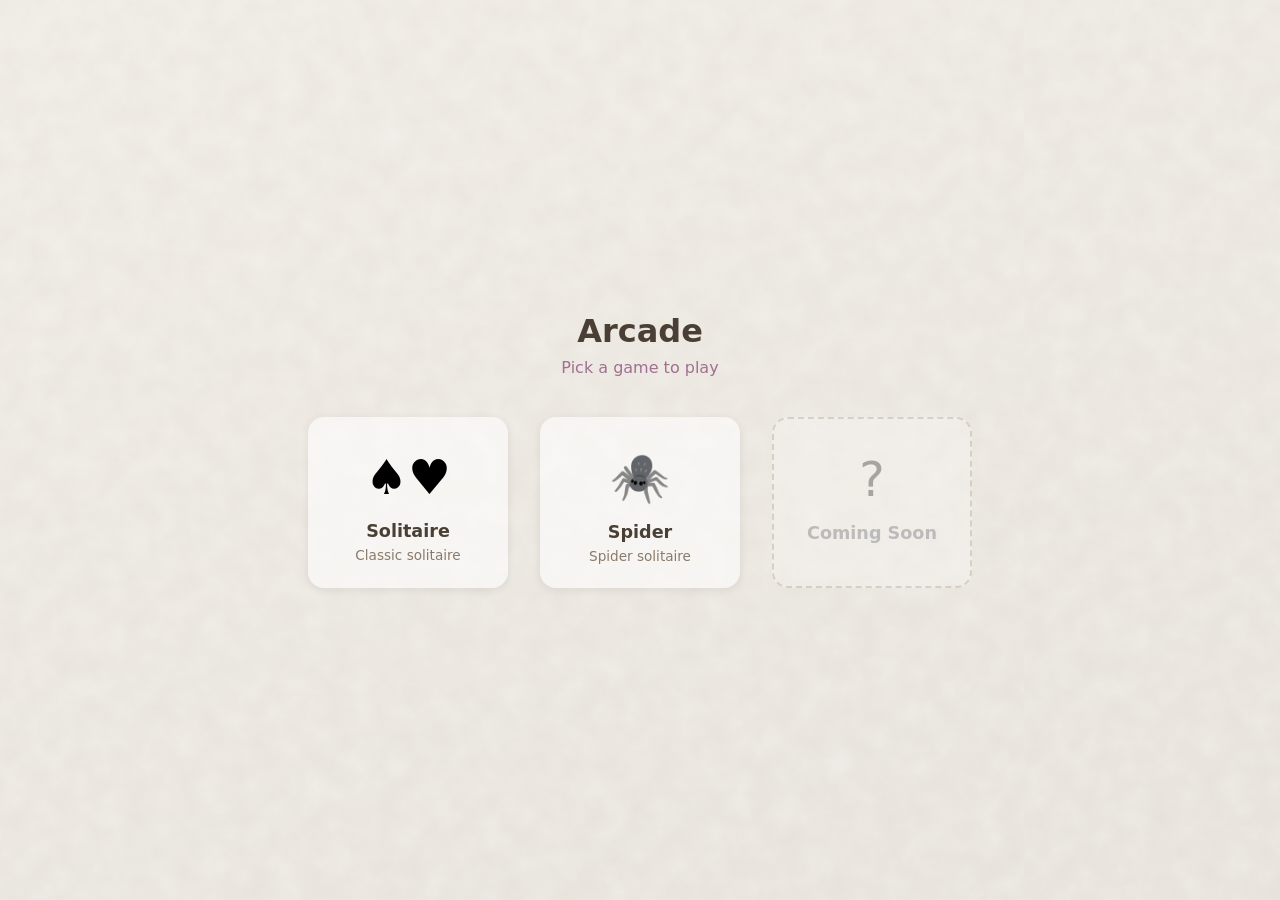
==== arcade/index.html @ 784ab3fb "feat(arcade): add game picker landing page" ====
<!DOCTYPE html>
<html lang="en">
<head>
  <meta charset="utf-8" />
  <meta name="viewport" content="width=device-width, initial-scale=1" />
  <title>Arcade — Sara Gottlieb</title>
  <link rel="stylesheet" href="arcade.css" />
  <style>
    body {
      overflow: auto;
      touch-action: auto;
      user-select: auto;
    }

    .arcade-landing {
      display: flex;
      flex-direction: column;
      align-items: center;
      justify-content: center;
      min-height: 100vh;
      padding: 40px 20px;
    }

    .arcade-landing h1 {
      font-size: 2rem;
      font-weight: 700;
      color: #4a3f35;
      margin-bottom: 8px;
    }

    .arcade-landing .subtitle {
      font-size: 1rem;
      color: #a07090;
      margin-bottom: 40px;
    }

    .game-grid {
      display: flex;
      justify-content: center;
      gap: 32px;
      flex-wrap: wrap;
    }

    .game-tile {
      width: 200px;
      background: rgba(255, 255, 255, 0.6);
      border-radius: 16px;
      padding: 32px 20px 24px;
      text-align: center;
      text-decoration: none;
      color: inherit;
      cursor: pointer;
      box-shadow: 0 2px 8px rgba(0, 0, 0, 0.08);
      transition: transform 0.15s ease, box-shadow 0.15s ease;
    }

    .game-tile:hover {
      transform: translateY(-4px);
      box-shadow: 0 8px 24px rgba(0, 0, 0, 0.12);
    }

    .game-tile .icon {
      font-size: 48px;
      margin-bottom: 16px;
    }

    .game-tile .name {
      font-size: 1.1rem;
      font-weight: 600;
      color: #4a3f35;
    }

    .game-tile .desc {
      font-size: 0.85rem;
      color: #8a7a6a;
      margin-top: 6px;
    }

    .game-tile.coming-soon {
      background: rgba(255, 255, 255, 0.25);
      border: 2px dashed rgba(180, 170, 158, 0.45);
      cursor: default;
      box-shadow: none;
    }

    .game-tile.coming-soon:hover {
      transform: none;
      box-shadow: none;
    }

    .game-tile.coming-soon .icon {
      opacity: 0.3;
    }

    .game-tile.coming-soon .name {
      color: #bbb;
    }
  </style>
</head>
<body>
  <div class="arcade-landing">
    <h1>Arcade</h1>
    <p class="subtitle">Pick a game to play</p>
    <div class="game-grid">
      <a href="solitaire/" class="game-tile">
        <div class="icon">♠♥</div>
        <div class="name">Solitaire</div>
        <div class="desc">Classic solitaire</div>
      </a>
      <a href="spider/" class="game-tile">
        <div class="icon">🕷️</div>
        <div class="name">Spider</div>
        <div class="desc">Spider solitaire</div>
      </a>
      <div class="game-tile coming-soon">
        <div class="icon">?</div>
        <div class="name">Coming Soon</div>
        <div class="desc"></div>
      </div>
    </div>
  </div>
</body>
</html>
---- arcade/arcade.css ----
/* ============================================================
   Shared Arcade Styles
   ============================================================ */

/* ---- Design tokens ---- */
:root {
  --card-width: 130px;
  --card-height: 182px;
  --card-gap: 12px;
  --card-radius: 8px;
  --pile-border: rgba(180, 170, 158, 0.45);
  --bg-top: #ede8e1;
  --bg-bottom: #e5e0d8;
  --shadow: 0 2px 6px rgba(0, 0, 0, 0.12);
}

/* ---- Base reset & body ---- */
*, *::before, *::after {
  margin: 0;
  padding: 0;
  box-sizing: border-box;
}

body {
  height: 100vh;
  font-family: system-ui, -apple-system, sans-serif;
  background:
    url("data:image/svg+xml,%3Csvg xmlns='http://www.w3.org/2000/svg' width='1024' height='1024'%3E%3Cdefs%3E%3Cfilter id='cloud'%3E%3CfeTurbulence type='fractalNoise' baseFrequency='0.04' numOctaves='8' seed='5' stitchTiles='stitch'/%3E%3CfeColorMatrix type='saturate' values='0'/%3E%3CfeComponentTransfer%3E%3CfeFuncR type='linear' slope='0.45' intercept='0.4'/%3E%3CfeFuncG type='linear' slope='0.45' intercept='0.4'/%3E%3CfeFuncB type='linear' slope='0.45' intercept='0.4'/%3E%3C/feComponentTransfer%3E%3C/filter%3E%3C/defs%3E%3Crect width='1024' height='1024' filter='url(%23cloud)'/%3E%3C/svg%3E"),
    linear-gradient(160deg, var(--bg-top) 0%, var(--bg-bottom) 100%);
  background-blend-mode: soft-light, normal;
  background-size: 1024px 1024px, cover;
  overflow: hidden;
  user-select: none;
  touch-action: none;
}

/* ---- Cards ---- */
.card {
  position: absolute;
  width: var(--card-width);
  height: var(--card-height);
  border-radius: var(--card-radius);
  box-shadow: var(--shadow);
  cursor: pointer;
  transition: transform 0.15s ease, box-shadow 0.15s ease;
  will-change: transform;
  overflow: hidden;
  background: #fff;
}

.card img {
  width: 100%;
  height: 100%;
  object-fit: cover;
  border-radius: var(--card-radius);
  pointer-events: none;
  display: block;
}

.card.suit-pink {
  border: 2.5px solid rgba(200, 80, 120, 0.5);
}

.card.suit-green {
  border: 2.5px solid rgba(70, 140, 90, 0.5);
}

.card.face-down {
  cursor: default;
}

.card.selected {
  box-shadow: 0 0 0 3px #8a7560, var(--shadow);
  transform: translateY(-4px);
}

.card.dragging {
  z-index: 1000;
  box-shadow: 0 12px 28px rgba(0, 0, 0, 0.28);
  transition: none;
  pointer-events: none;
}

@keyframes snap {
  0% { transform: scale(1.08); box-shadow: 0 6px 16px rgba(0,0,0,0.2); }
  60% { transform: scale(0.97); }
  100% { transform: scale(1); box-shadow: var(--shadow); }
}

.card.snap {
  animation: snap 0.2s ease-out;
}

/* ---- Piles ---- */
.pile {
  position: relative;
  width: var(--card-width);
  min-height: var(--card-height);
  border-radius: var(--card-radius);
  border: 2px dashed var(--pile-border);
  flex-shrink: 0;
}

/* ---- Arcade game container & mobile rotation ---- */
.arcade-game {
  display: flex;
  flex-direction: column;
  height: 100vh;
  max-width: 1100px;
  margin: 0 auto;
  padding: 8px 12px;
  position: relative;
}

@media (max-width: 700px) and (orientation: portrait) {
  :root {
    --card-width: 80px;
    --card-height: 112px;
    --card-gap: 6px;
    --card-radius: 6px;
  }

  .arcade-game {
    transform: rotate(90deg);
    transform-origin: top left;
    width: 100vh;
    height: 100vw;
    position: absolute;
    top: 0;
    left: 100vw;
    padding: 4px 8px;
  }
}

/* ---- Tablet responsive ---- */
@media (min-width: 701px) and (max-width: 1000px) {
  :root {
    --card-width: 85px;
    --card-height: 119px;
    --card-gap: 8px;
    --card-radius: 6px;
  }
}

/* ---- Shared button style ---- */
.arcade-btn {
  border-radius: 20px;
  border: none;
  background: rgba(255, 255, 255, 0.6);
  color: #4a3f35;
  font-size: 0.9rem;
  font-weight: 600;
  padding: 6px 16px;
  cursor: pointer;
  transition: background 0.15s ease, transform 0.1s ease;
}

.arcade-btn:hover {
  background: rgba(255, 255, 255, 0.85);
  transform: translateY(-1px);
}

/* ---- Shared toggle style ---- */
.arcade-toggle {
  display: flex;
  flex-direction: row;
  background: rgba(255, 255, 255, 0.35);
  border-radius: 20px;
  overflow: hidden;
  padding: 2px;
  gap: 2px;
}

.arcade-toggle button {
  border: none;
  background: transparent;
  color: #4a3f35;
  font-size: 0.85rem;
  font-weight: 500;
  padding: 4px 14px;
  border-radius: 18px;
  cursor: pointer;
  transition: background 0.15s ease;
}

.arcade-toggle button.active {
  background: rgba(210, 140, 180, 0.35);
}

.arcade-toggle button:hover:not(.active) {
  background: rgba(255, 255, 255, 0.5);
}

/* ---- Win overlay ---- */
#win-overlay {
  position: fixed;
  inset: 0;
  z-index: 2000;
}

#win-overlay.hidden {
  display: none;
}

#win-canvas {
  position: absolute;
  inset: 0;
  width: 100%;
  height: 100%;
}

#win-message {
  position: absolute;
  top: 40%;
  left: 50%;
  transform: translate(-50%, -50%);
  text-align: center;
  display: flex;
  flex-direction: column;
  align-items: center;
  gap: 20px;
}

#win-message h1 {
  font-size: 48px;
  color: #4a3f35;
  text-shadow: 0 2px 8px rgba(255, 255, 255, 0.9), 0 0 20px rgba(255, 255, 255, 0.7);
}
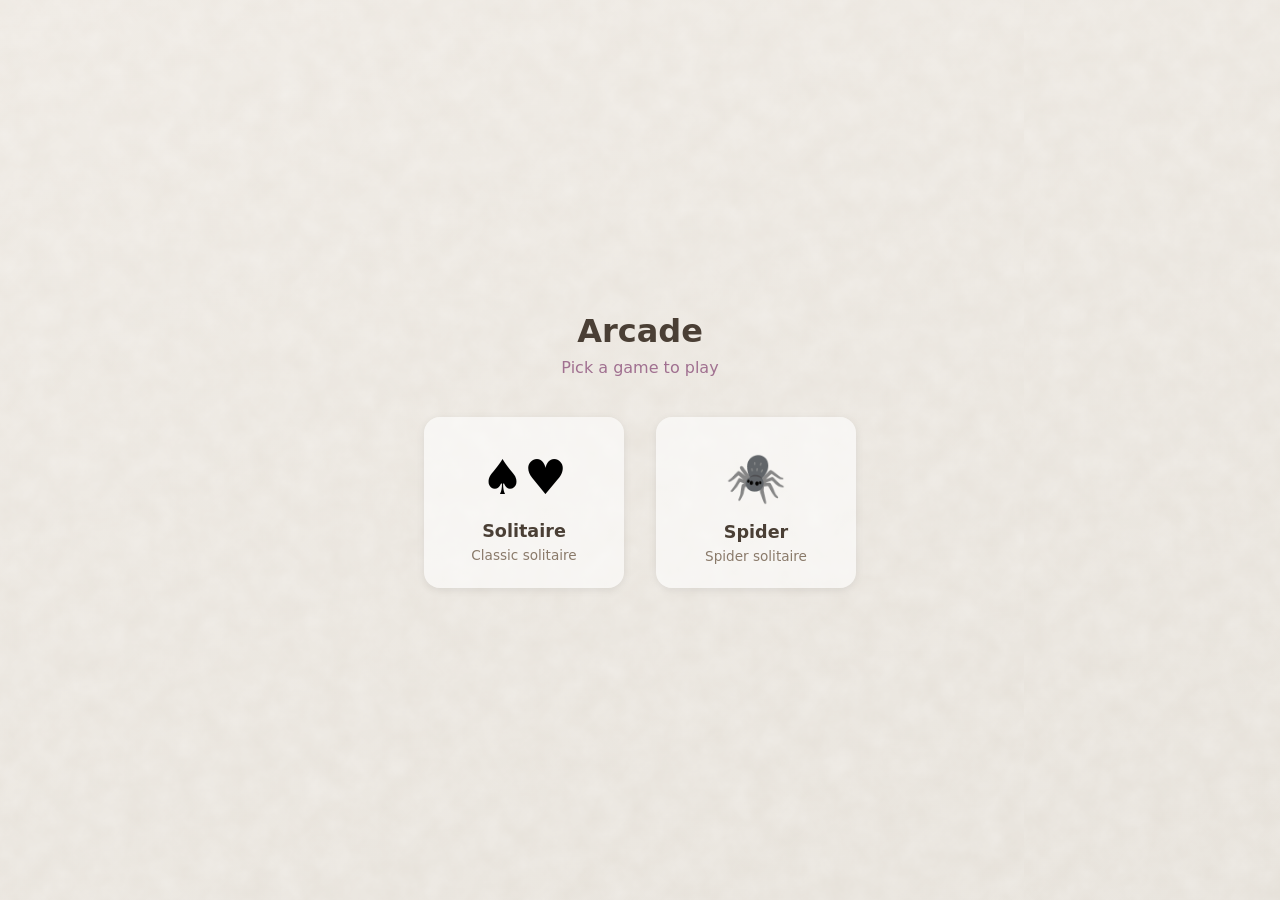
==== commit 0a6ec568: "fix(arcade): remove coming-soon tile, fix win animation on mobile - Remove empty "Coming Soon" place" ====
--- a/arcade/index.html
+++ b/arcade/index.html
@@ -76,25 +76,6 @@
       margin-top: 6px;
     }
 
-    .game-tile.coming-soon {
-      background: rgba(255, 255, 255, 0.25);
-      border: 2px dashed rgba(180, 170, 158, 0.45);
-      cursor: default;
-      box-shadow: none;
-    }
-
-    .game-tile.coming-soon:hover {
-      transform: none;
-      box-shadow: none;
-    }
-
-    .game-tile.coming-soon .icon {
-      opacity: 0.3;
-    }
-
-    .game-tile.coming-soon .name {
-      color: #bbb;
-    }
   </style>
 </head>
 <body>
@@ -112,11 +93,6 @@
         <div class="name">Spider</div>
         <div class="desc">Spider solitaire</div>
       </a>
-      <div class="game-tile coming-soon">
-        <div class="icon">?</div>
-        <div class="name">Coming Soon</div>
-        <div class="desc"></div>
-      </div>
     </div>
   </div>
 </body>
--- a/arcade/arcade.css
+++ b/arcade/arcade.css
@@ -110,6 +110,7 @@
   margin: 0 auto;
   padding: 8px 12px;
   position: relative;
+  overflow: hidden;
 }
 
 @media (max-width: 700px) and (orientation: portrait) {
@@ -142,6 +143,40 @@
   }
 }
 
+/* ---- Arcade back link ---- */
+.arcade-back {
+  text-decoration: none;
+  color: #8a7a6a;
+  font-size: 0.85rem;
+  font-weight: 500;
+  transition: color 0.15s ease;
+}
+
+.arcade-back:hover {
+  color: #4a3f35;
+}
+
+/* ---- Shared controls bar ---- */
+#controls {
+  display: flex;
+  flex-direction: row;
+  align-items: center;
+  gap: 12px;
+  flex-shrink: 0;
+  padding-bottom: 8px;
+}
+
+/* ---- Shared column pile ---- */
+.pile.column {
+  border: 2px dashed transparent;
+  flex: 1;
+  max-width: var(--card-width);
+}
+
+.pile.column:empty {
+  border-color: var(--pile-border);
+}
+
 /* ---- Shared button style ---- */
 .arcade-btn {
   border-radius: 20px;
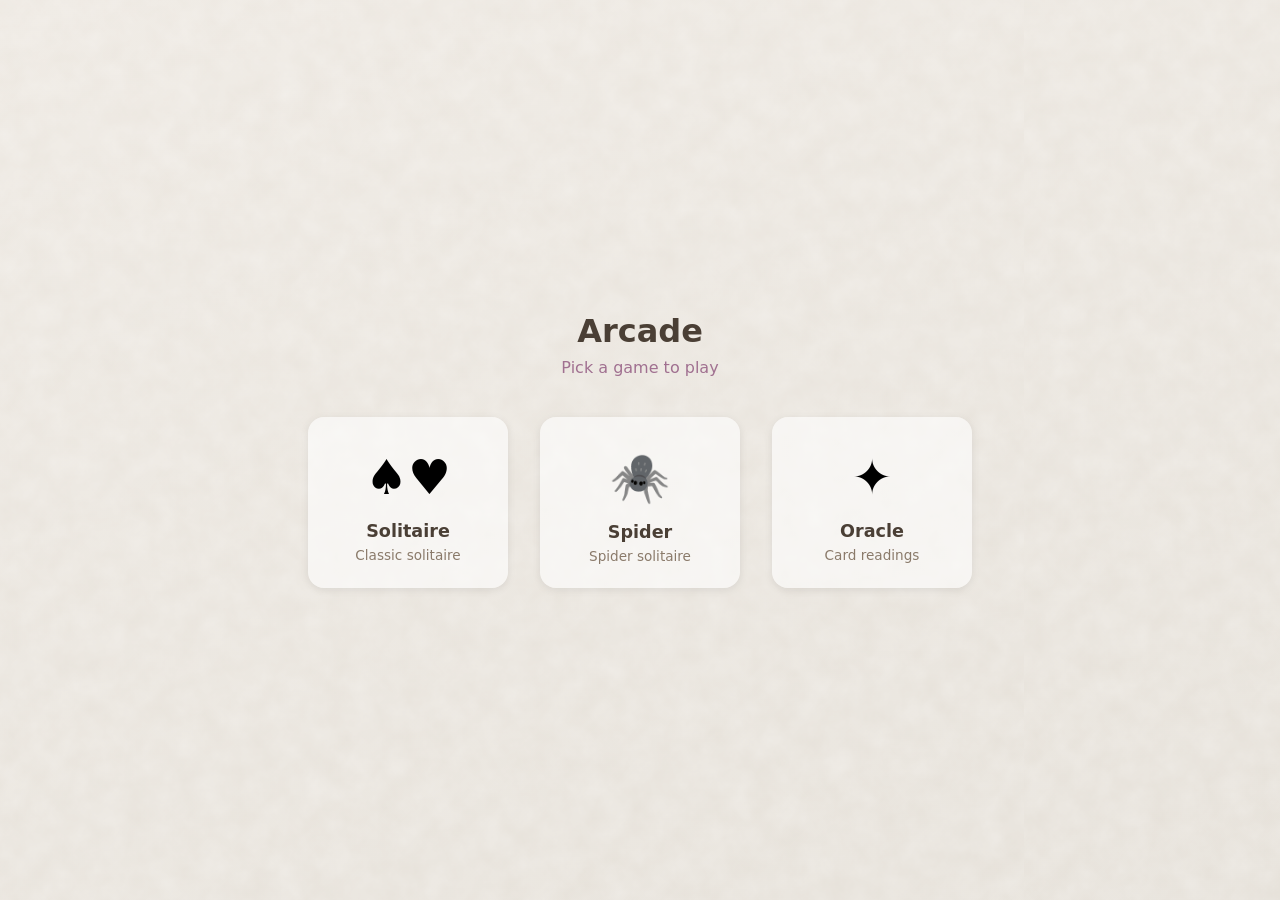
==== commit 323d99e5: "feat(oracle): add responsive styles and landing page tile Co-Authored-By: Claude Opus 4.6 <noreply@a" ====
--- a/arcade/index.html
+++ b/arcade/index.html
@@ -93,6 +93,11 @@
         <div class="name">Spider</div>
         <div class="desc">Spider solitaire</div>
       </a>
+      <a href="oracle/" class="game-tile">
+        <div class="icon">&#10022;</div>
+        <div class="name">Oracle</div>
+        <div class="desc">Card readings</div>
+      </a>
     </div>
   </div>
 </body>
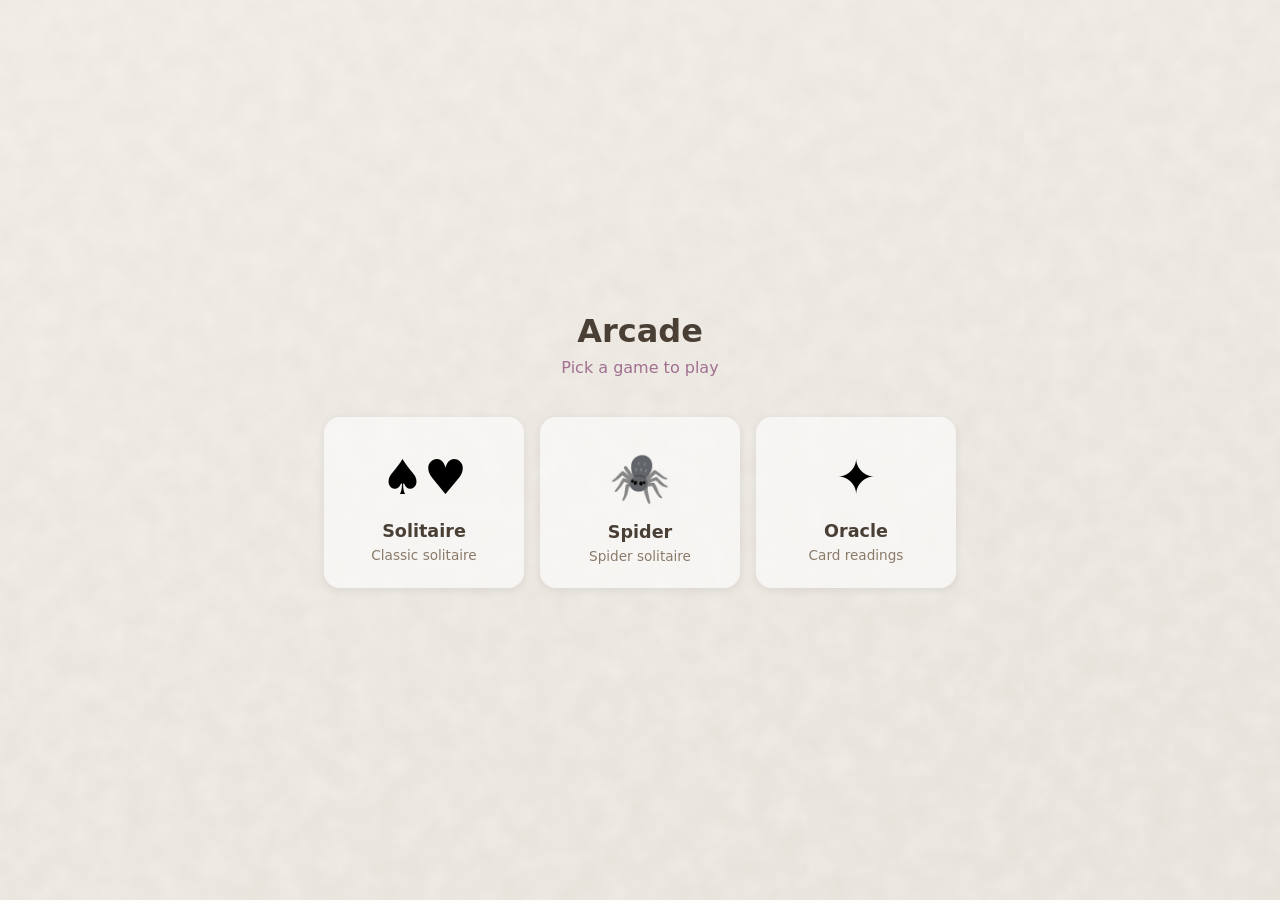
==== commit a3b82f22: "fix: prevent arcade game tiles from overflowing on mobile Tiles now shrink to fit instead of wrappin" ====
--- a/arcade/index.html
+++ b/arcade/index.html
@@ -37,12 +37,14 @@
     .game-grid {
       display: flex;
       justify-content: center;
-      gap: 32px;
-      flex-wrap: wrap;
+      gap: 16px;
+      flex-wrap: nowrap;
     }
 
     .game-tile {
       width: 200px;
+      min-width: 0;
+      flex-shrink: 1;
       background: rgba(255, 255, 255, 0.6);
       border-radius: 16px;
       padding: 32px 20px 24px;
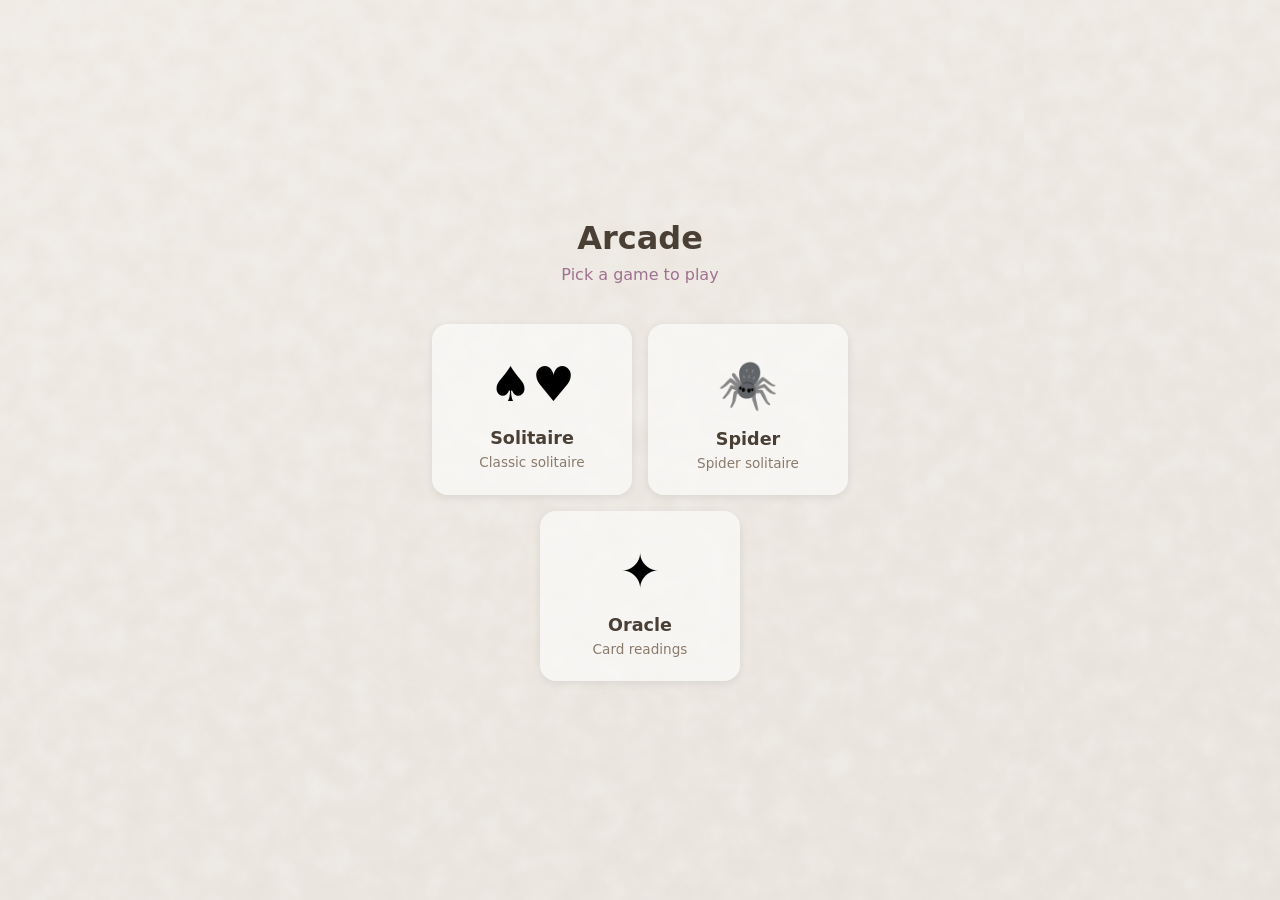
==== commit 10b943a7: "fix: wrap arcade tiles 2+1 on mobile instead of overflowing Use flex-wrap with a max-width so two ti" ====
--- a/arcade/index.html
+++ b/arcade/index.html
@@ -38,13 +38,12 @@
       display: flex;
       justify-content: center;
       gap: 16px;
-      flex-wrap: nowrap;
+      flex-wrap: wrap;
+      max-width: 440px;
     }
 
     .game-tile {
       width: 200px;
-      min-width: 0;
-      flex-shrink: 1;
       background: rgba(255, 255, 255, 0.6);
       border-radius: 16px;
       padding: 32px 20px 24px;
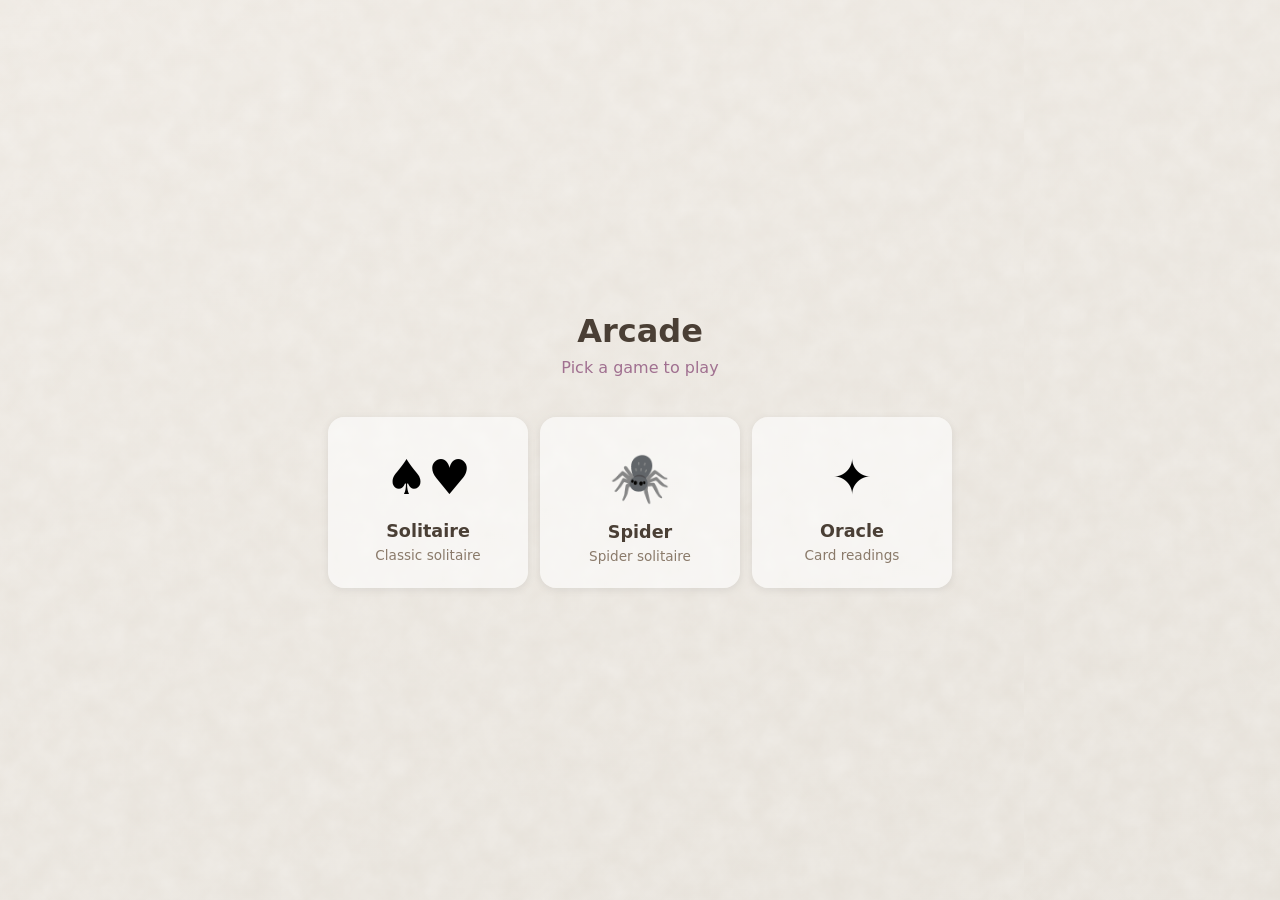
==== commit 86685032: "fix: arcade tiles shrink to fit 3-across on mobile Tiles now flex-shrink with smaller padding and fo" ====
--- a/arcade/index.html
+++ b/arcade/index.html
@@ -37,13 +37,15 @@
     .game-grid {
       display: flex;
       justify-content: center;
-      gap: 16px;
-      flex-wrap: wrap;
-      max-width: 440px;
+      gap: 12px;
+      flex-wrap: nowrap;
+      padding: 0 12px;
     }
 
     .game-tile {
       width: 200px;
+      min-width: 0;
+      flex-shrink: 1;
       background: rgba(255, 255, 255, 0.6);
       border-radius: 16px;
       padding: 32px 20px 24px;
@@ -77,6 +79,16 @@
       margin-top: 6px;
     }
 
+    @media (max-width: 500px) {
+      .game-tile {
+        padding: 20px 10px 16px;
+        border-radius: 12px;
+      }
+      .game-tile .icon { font-size: 32px; margin-bottom: 10px; }
+      .game-tile .name { font-size: 0.9rem; }
+      .game-tile .desc { font-size: 0.7rem; }
+    }
+
   </style>
 </head>
 <body>
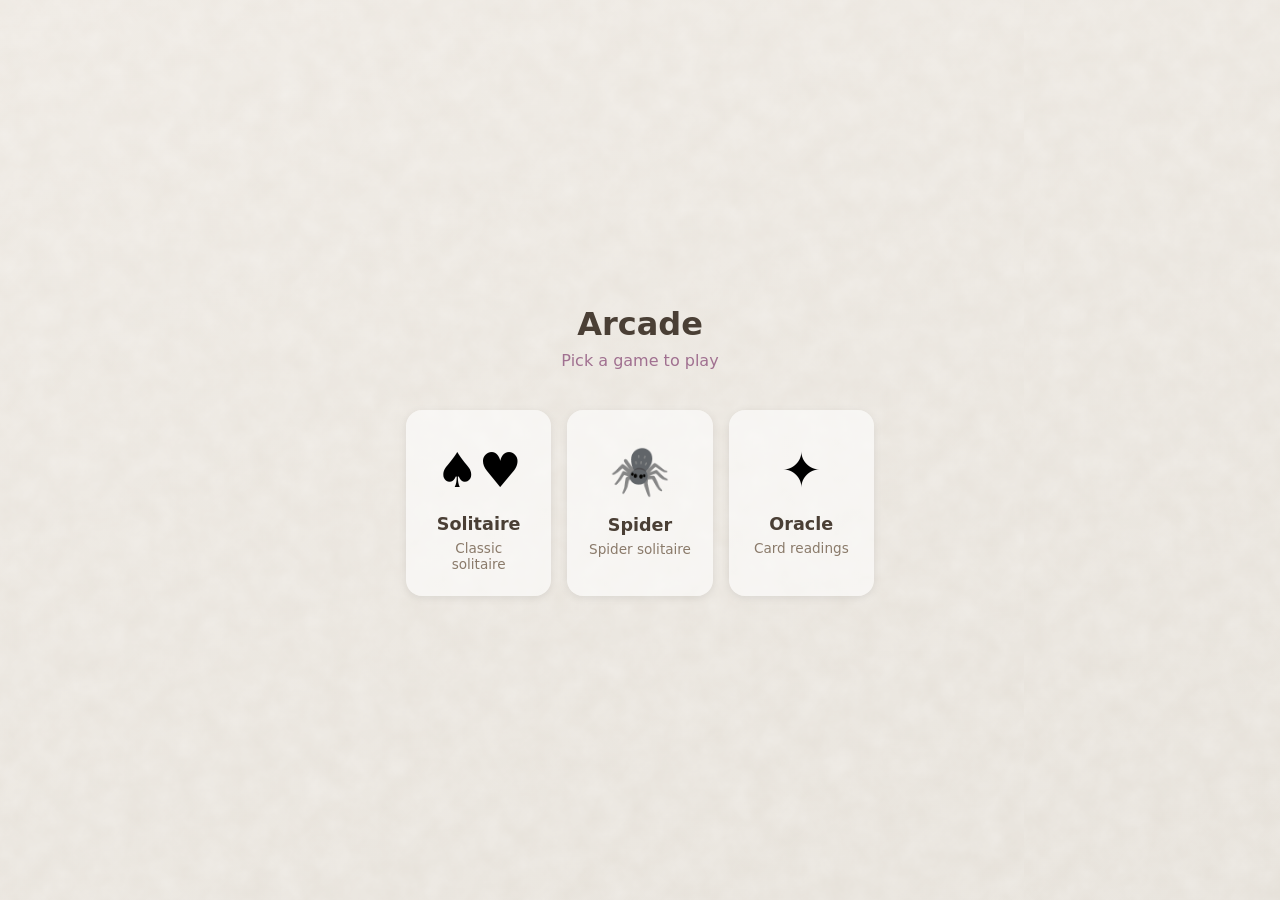
==== commit 3148e100: "fix: use CSS grid for arcade tiles, 2-col minimum on mobile Grid with minmax(140px, 1fr) flows to 2 " ====
--- a/arcade/index.html
+++ b/arcade/index.html
@@ -35,17 +35,15 @@
     }
 
     .game-grid {
-      display: flex;
-      justify-content: center;
-      gap: 12px;
-      flex-wrap: nowrap;
-      padding: 0 12px;
+      display: grid;
+      grid-template-columns: repeat(auto-fill, minmax(140px, 1fr));
+      gap: 16px;
+      width: 100%;
+      max-width: 500px;
+      padding: 0 16px;
     }
 
     .game-tile {
-      width: 200px;
-      min-width: 0;
-      flex-shrink: 1;
       background: rgba(255, 255, 255, 0.6);
       border-radius: 16px;
       padding: 32px 20px 24px;
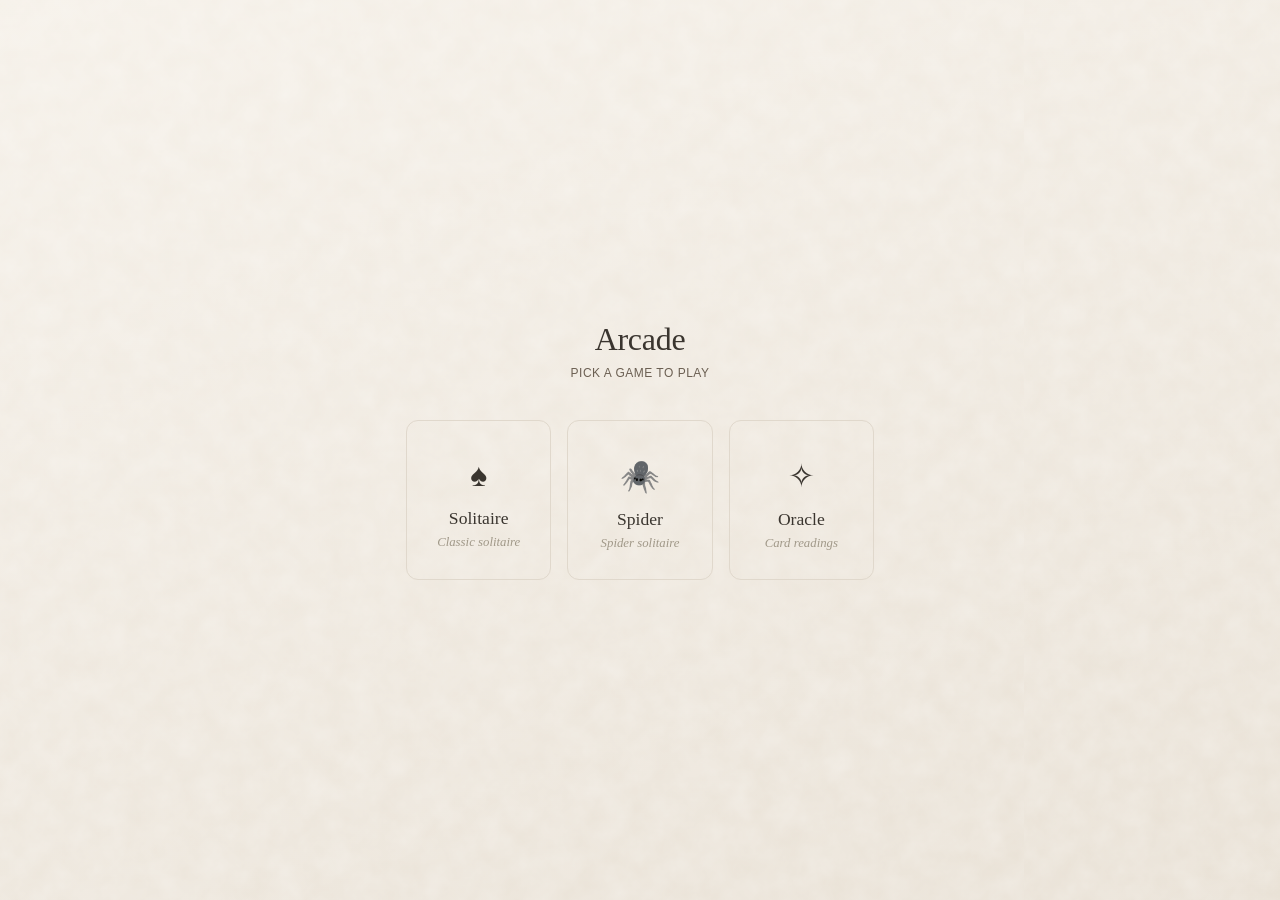
==== commit b2d8e0c9: "style: apply LG aesthetic across arcade Align arcade with the Liminal Gardens visual guide: - Georgi" ====
--- a/arcade/index.html
+++ b/arcade/index.html
@@ -22,15 +22,20 @@
     }
 
     .arcade-landing h1 {
+      font-family: Georgia, 'Times New Roman', serif;
       font-size: 2rem;
-      font-weight: 700;
-      color: #4a3f35;
+      font-weight: 400;
+      color: #3A352F;
+      letter-spacing: -0.3px;
       margin-bottom: 8px;
     }
 
     .arcade-landing .subtitle {
-      font-size: 1rem;
-      color: #a07090;
+      font-family: -apple-system, BlinkMacSystemFont, 'Segoe UI', sans-serif;
+      font-size: 0.75rem;
+      color: #6B5F52;
+      letter-spacing: 0.5px;
+      text-transform: uppercase;
       margin-bottom: 40px;
     }
 
@@ -44,46 +49,50 @@
     }
 
     .game-tile {
-      background: rgba(255, 255, 255, 0.6);
-      border-radius: 16px;
-      padding: 32px 20px 24px;
+      background: transparent;
+      border: 1px solid #E0D8CC;
+      border-radius: 12px;
+      padding: 36px 20px 28px;
       text-align: center;
       text-decoration: none;
       color: inherit;
       cursor: pointer;
-      box-shadow: 0 2px 8px rgba(0, 0, 0, 0.08);
-      transition: transform 0.15s ease, box-shadow 0.15s ease;
+      transition: border-color 0.2s ease, background 0.2s ease;
     }
 
     .game-tile:hover {
-      transform: translateY(-4px);
-      box-shadow: 0 8px 24px rgba(0, 0, 0, 0.12);
+      border-color: #C4B5A0;
+      background: rgba(245, 240, 232, 0.5);
     }
 
     .game-tile .icon {
-      font-size: 48px;
-      margin-bottom: 16px;
+      font-family: Georgia, 'Times New Roman', serif;
+      font-size: 32px;
+      color: #3A352F;
+      margin-bottom: 14px;
     }
 
     .game-tile .name {
+      font-family: Georgia, 'Times New Roman', serif;
       font-size: 1.1rem;
-      font-weight: 600;
-      color: #4a3f35;
+      font-weight: 400;
+      color: #3A352F;
     }
 
     .game-tile .desc {
-      font-size: 0.85rem;
-      color: #8a7a6a;
+      font-family: Georgia, 'Times New Roman', serif;
+      font-size: 0.8rem;
+      font-style: italic;
+      color: #A09888;
       margin-top: 6px;
     }
 
     @media (max-width: 500px) {
       .game-tile {
-        padding: 20px 10px 16px;
-        border-radius: 12px;
+        padding: 24px 12px 18px;
       }
-      .game-tile .icon { font-size: 32px; margin-bottom: 10px; }
-      .game-tile .name { font-size: 0.9rem; }
+      .game-tile .icon { font-size: 24px; margin-bottom: 10px; }
+      .game-tile .name { font-size: 0.95rem; }
       .game-tile .desc { font-size: 0.7rem; }
     }
 
@@ -95,7 +104,7 @@
     <p class="subtitle">Pick a game to play</p>
     <div class="game-grid">
       <a href="solitaire/" class="game-tile">
-        <div class="icon">♠♥</div>
+        <div class="icon">&spades;</div>
         <div class="name">Solitaire</div>
         <div class="desc">Classic solitaire</div>
       </a>
@@ -105,7 +114,7 @@
         <div class="desc">Spider solitaire</div>
       </a>
       <a href="oracle/" class="game-tile">
-        <div class="icon">&#10022;</div>
+        <div class="icon">&#10023;</div>
         <div class="name">Oracle</div>
         <div class="desc">Card readings</div>
       </a>
--- a/arcade/arcade.css
+++ b/arcade/arcade.css
@@ -8,10 +8,10 @@
   --card-height: 182px;
   --card-gap: 12px;
   --card-radius: 8px;
-  --pile-border: rgba(180, 170, 158, 0.45);
-  --bg-top: #ede8e1;
-  --bg-bottom: #e5e0d8;
-  --shadow: 0 2px 6px rgba(0, 0, 0, 0.12);
+  --pile-border: rgba(196, 181, 160, 0.4);
+  --bg-top: #f5f0e8;
+  --bg-bottom: #e8e0d4;
+  --shadow: 0 4px 20px rgba(60, 50, 40, 0.06);
 }
 
 /* ---- Base reset & body ---- */
@@ -23,7 +23,7 @@
 
 body {
   height: 100vh;
-  font-family: system-ui, -apple-system, sans-serif;
+  font-family: Georgia, 'Times New Roman', serif;
   background:
     url("data:image/svg+xml,%3Csvg xmlns='http://www.w3.org/2000/svg' width='1024' height='1024'%3E%3Cdefs%3E%3Cfilter id='cloud'%3E%3CfeTurbulence type='fractalNoise' baseFrequency='0.04' numOctaves='8' seed='5' stitchTiles='stitch'/%3E%3CfeColorMatrix type='saturate' values='0'/%3E%3CfeComponentTransfer%3E%3CfeFuncR type='linear' slope='0.45' intercept='0.4'/%3E%3CfeFuncG type='linear' slope='0.45' intercept='0.4'/%3E%3CfeFuncB type='linear' slope='0.45' intercept='0.4'/%3E%3C/feComponentTransfer%3E%3C/filter%3E%3C/defs%3E%3Crect width='1024' height='1024' filter='url(%23cloud)'/%3E%3C/svg%3E"),
     linear-gradient(160deg, var(--bg-top) 0%, var(--bg-bottom) 100%);
@@ -70,7 +70,7 @@
 }
 
 .card.selected {
-  box-shadow: 0 0 0 3px #8a7560, var(--shadow);
+  box-shadow: 0 0 0 3px #C4B5A0, var(--shadow);
   transform: translateY(-4px);
 }
 
@@ -97,7 +97,7 @@
   width: var(--card-width);
   min-height: var(--card-height);
   border-radius: var(--card-radius);
-  border: 2px dashed var(--pile-border);
+  border: 1.5px dashed var(--pile-border);
   flex-shrink: 0;
 }
 
@@ -146,14 +146,16 @@
 /* ---- Arcade back link ---- */
 .arcade-back {
   text-decoration: none;
-  color: #8a7a6a;
-  font-size: 0.85rem;
-  font-weight: 500;
-  transition: color 0.15s ease;
+  color: #A09888;
+  font-family: Georgia, 'Times New Roman', serif;
+  font-size: 0.8rem;
+  font-weight: 400;
+  font-style: italic;
+  transition: color 0.2s ease;
 }
 
 .arcade-back:hover {
-  color: #4a3f35;
+  color: #3A352F;
 }
 
 /* ---- Shared controls bar ---- */
@@ -180,50 +182,51 @@
 /* ---- Shared button style ---- */
 .arcade-btn {
   border-radius: 20px;
-  border: none;
-  background: rgba(255, 255, 255, 0.6);
-  color: #4a3f35;
-  font-size: 0.9rem;
-  font-weight: 600;
-  padding: 6px 16px;
+  border: 1px solid #E0D8CC;
+  background: transparent;
+  color: #3A352F;
+  font-family: Georgia, 'Times New Roman', serif;
+  font-size: 0.8rem;
+  font-weight: 400;
+  font-style: italic;
+  padding: 7px 20px;
   cursor: pointer;
-  transition: background 0.15s ease, transform 0.1s ease;
+  transition: border-color 0.2s ease, background 0.2s ease;
 }
 
 .arcade-btn:hover {
-  background: rgba(255, 255, 255, 0.85);
-  transform: translateY(-1px);
+  border-color: #C4B5A0;
+  background: rgba(245, 240, 232, 0.5);
 }
 
 /* ---- Shared toggle style ---- */
 .arcade-toggle {
   display: flex;
   flex-direction: row;
-  background: rgba(255, 255, 255, 0.35);
-  border-radius: 20px;
-  overflow: hidden;
-  padding: 2px;
-  gap: 2px;
+  gap: 4px;
 }
 
 .arcade-toggle button {
   border: none;
   background: transparent;
-  color: #4a3f35;
-  font-size: 0.85rem;
-  font-weight: 500;
-  padding: 4px 14px;
-  border-radius: 18px;
+  color: #A09888;
+  font-family: Georgia, 'Times New Roman', serif;
+  font-size: 0.8rem;
+  font-weight: 400;
+  padding: 4px 12px;
+  border-bottom: 1.5px solid transparent;
+  border-radius: 0;
   cursor: pointer;
-  transition: background 0.15s ease;
+  transition: color 0.2s ease, border-color 0.2s ease;
 }
 
 .arcade-toggle button.active {
-  background: rgba(210, 140, 180, 0.35);
+  color: #3A352F;
+  border-bottom-color: #C4B5A0;
 }
 
 .arcade-toggle button:hover:not(.active) {
-  background: rgba(255, 255, 255, 0.5);
+  color: #6B5F52;
 }
 
 /* ---- Win overlay ---- */
@@ -257,7 +260,10 @@
 }
 
 #win-message h1 {
-  font-size: 48px;
-  color: #4a3f35;
+  font-family: Georgia, 'Times New Roman', serif;
+  font-size: 2.5rem;
+  font-weight: 400;
+  color: #3A352F;
+  letter-spacing: -0.5px;
   text-shadow: 0 2px 8px rgba(255, 255, 255, 0.9), 0 0 20px rgba(255, 255, 255, 0.7);
 }
